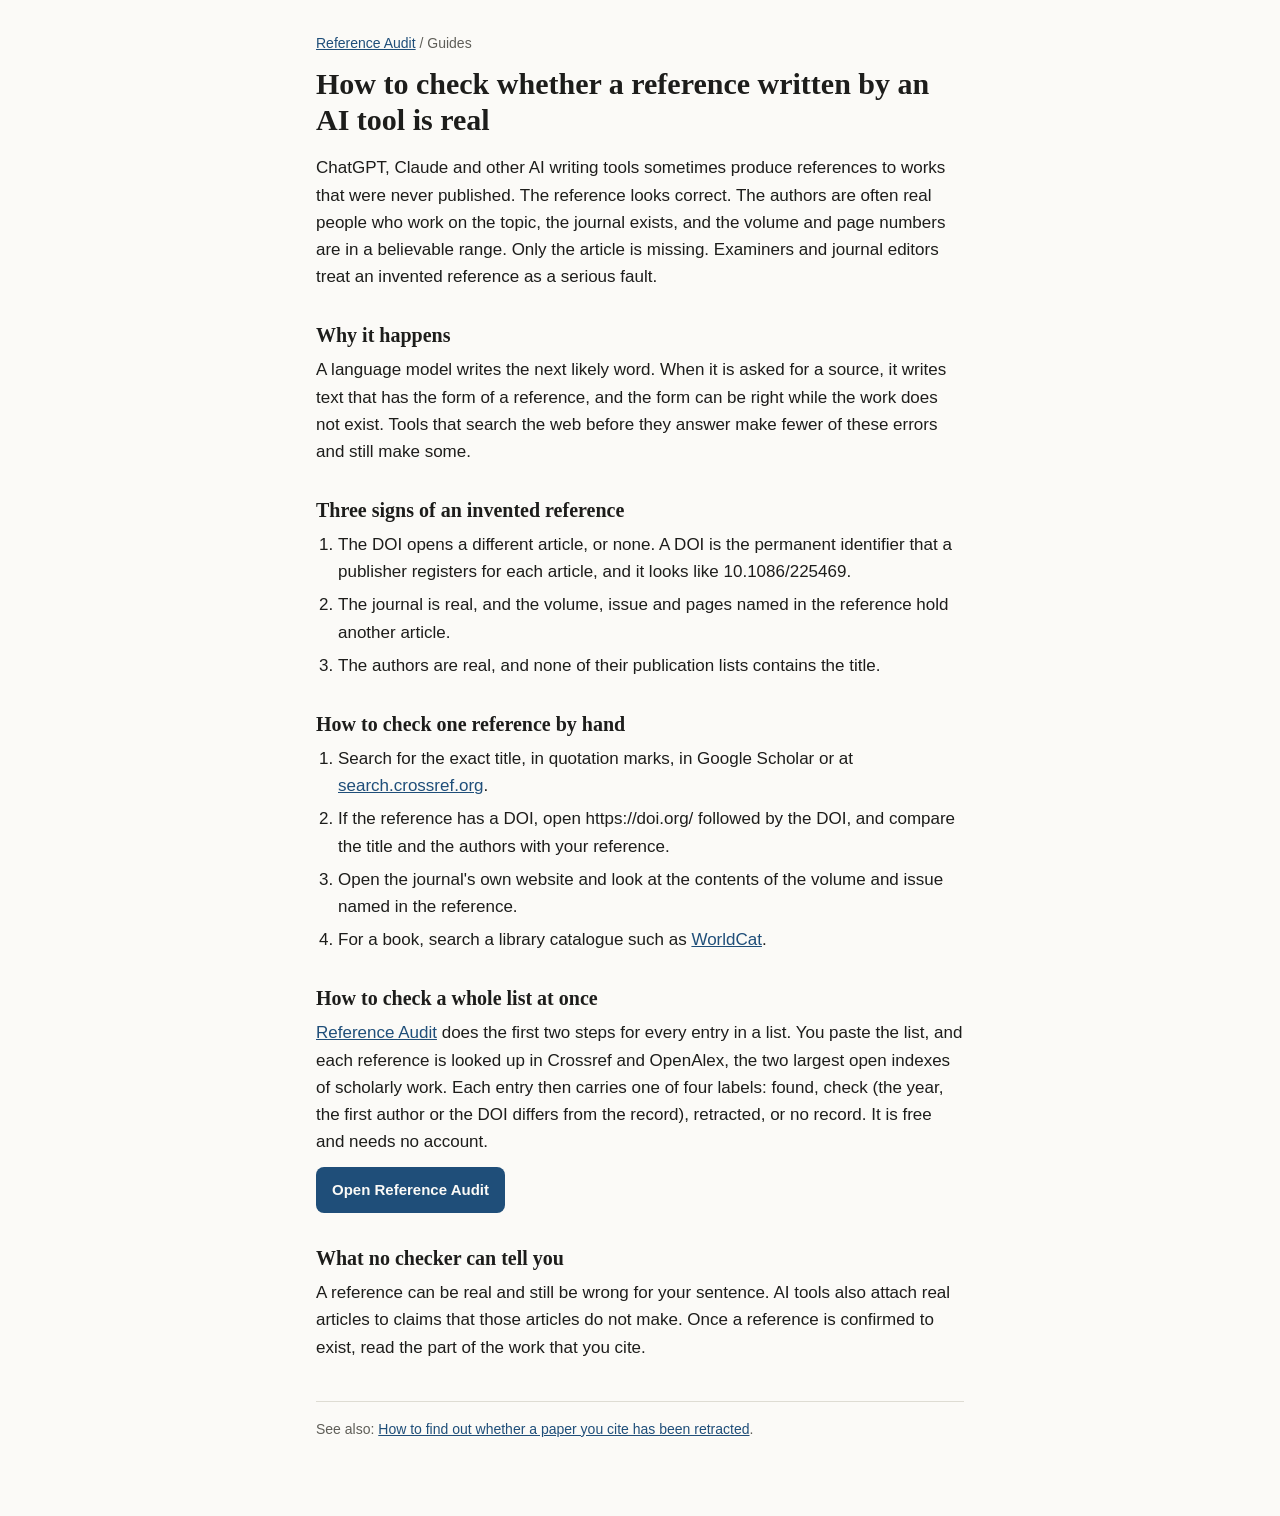
==== guides/check-ai-references.html @ 4945c439 "Add BibTeX input, terminal script, agent skill, two guides and a licence Retraction status now comes" ====
<!doctype html>
<html lang="en">
<head>
<meta charset="utf-8">
<meta name="viewport" content="width=device-width,initial-scale=1">
<title>How to check whether a reference written by an AI tool is real</title>
<meta name="description" content="AI writing tools sometimes produce references to works that were never published. Three signs of an invented reference, four steps to check one by hand, and a free way to check a whole list.">
<link rel="canonical" href="https://fanzemeng31-arch.github.io/reference-audit/guides/check-ai-references.html">
<link rel="stylesheet" href="guide.css">
</head>
<body>
<main>
<p class="small"><a href="../">Reference Audit</a> / Guides</p>
<h1>How to check whether a reference written by an AI tool is real</h1>
<p>ChatGPT, Claude and other AI writing tools sometimes produce references to works that were never published. The reference looks correct. The authors are often real people who work on the topic, the journal exists, and the volume and page numbers are in a believable range. Only the article is missing. Examiners and journal editors treat an invented reference as a serious fault.</p>

<h2>Why it happens</h2>
<p>A language model writes the next likely word. When it is asked for a source, it writes text that has the form of a reference, and the form can be right while the work does not exist. Tools that search the web before they answer make fewer of these errors and still make some.</p>

<h2>Three signs of an invented reference</h2>
<ol>
<li>The DOI opens a different article, or none. A DOI is the permanent identifier that a publisher registers for each article, and it looks like 10.1086/225469.</li>
<li>The journal is real, and the volume, issue and pages named in the reference hold another article.</li>
<li>The authors are real, and none of their publication lists contains the title.</li>
</ol>

<h2>How to check one reference by hand</h2>
<ol>
<li>Search for the exact title, in quotation marks, in Google Scholar or at <a href="https://search.crossref.org/">search.crossref.org</a>.</li>
<li>If the reference has a DOI, open https://doi.org/ followed by the DOI, and compare the title and the authors with your reference.</li>
<li>Open the journal's own website and look at the contents of the volume and issue named in the reference.</li>
<li>For a book, search a library catalogue such as <a href="https://search.worldcat.org/">WorldCat</a>.</li>
</ol>

<h2>How to check a whole list at once</h2>
<p><a href="../">Reference Audit</a> does the first two steps for every entry in a list. You paste the list, and each reference is looked up in Crossref and OpenAlex, the two largest open indexes of scholarly work. Each entry then carries one of four labels: found, check (the year, the first author or the DOI differs from the record), retracted, or no record. It is free and needs no account.</p>
<p><a class="btn" href="../">Open Reference Audit</a></p>

<h2>What no checker can tell you</h2>
<p>A reference can be real and still be wrong for your sentence. AI tools also attach real articles to claims that those articles do not make. Once a reference is confirmed to exist, read the part of the work that you cite.</p>

<footer class="small"><p>See also: <a href="retracted-papers.html">How to find out whether a paper you cite has been retracted</a>.</p></footer>
</main>
</body>
</html>
---- guides/guide.css ----
:root{--bg:#fbfaf7;--card:#fff;--ink:#1d1d1b;--soft:#5f5e58;--line:#dedcd3;--accent:#1f4e79}
@media (prefers-color-scheme:dark){:root{--bg:#16171a;--card:#1f2125;--ink:#ecebe6;--soft:#a9a79f;--line:#34363c;--accent:#8fbcea}}
*{box-sizing:border-box}
body{margin:0;background:var(--bg);color:var(--ink);font:17px/1.6 -apple-system,BlinkMacSystemFont,"Segoe UI",Roboto,Helvetica,Arial,sans-serif}
main{max-width:680px;margin:0 auto;padding:32px 16px 64px}
h1{font:600 30px/1.2 Georgia,"Times New Roman",serif;margin:8px 0 16px}
h2{font:600 20px/1.3 Georgia,serif;margin:32px 0 8px}
p{margin:0 0 12px}
ol{margin:0 0 12px;padding-left:22px}
li{margin:6px 0}
a{color:var(--accent)}
.small{font-size:14px;color:var(--soft)}
.btn{display:inline-block;font-weight:600;font-size:15px;padding:11px 16px;border-radius:8px;background:var(--accent);color:var(--bg);text-decoration:none}
.btn:focus-visible,a:focus-visible{outline:3px solid var(--accent);outline-offset:2px}
footer{margin-top:40px;padding-top:16px;border-top:1px solid var(--line)}
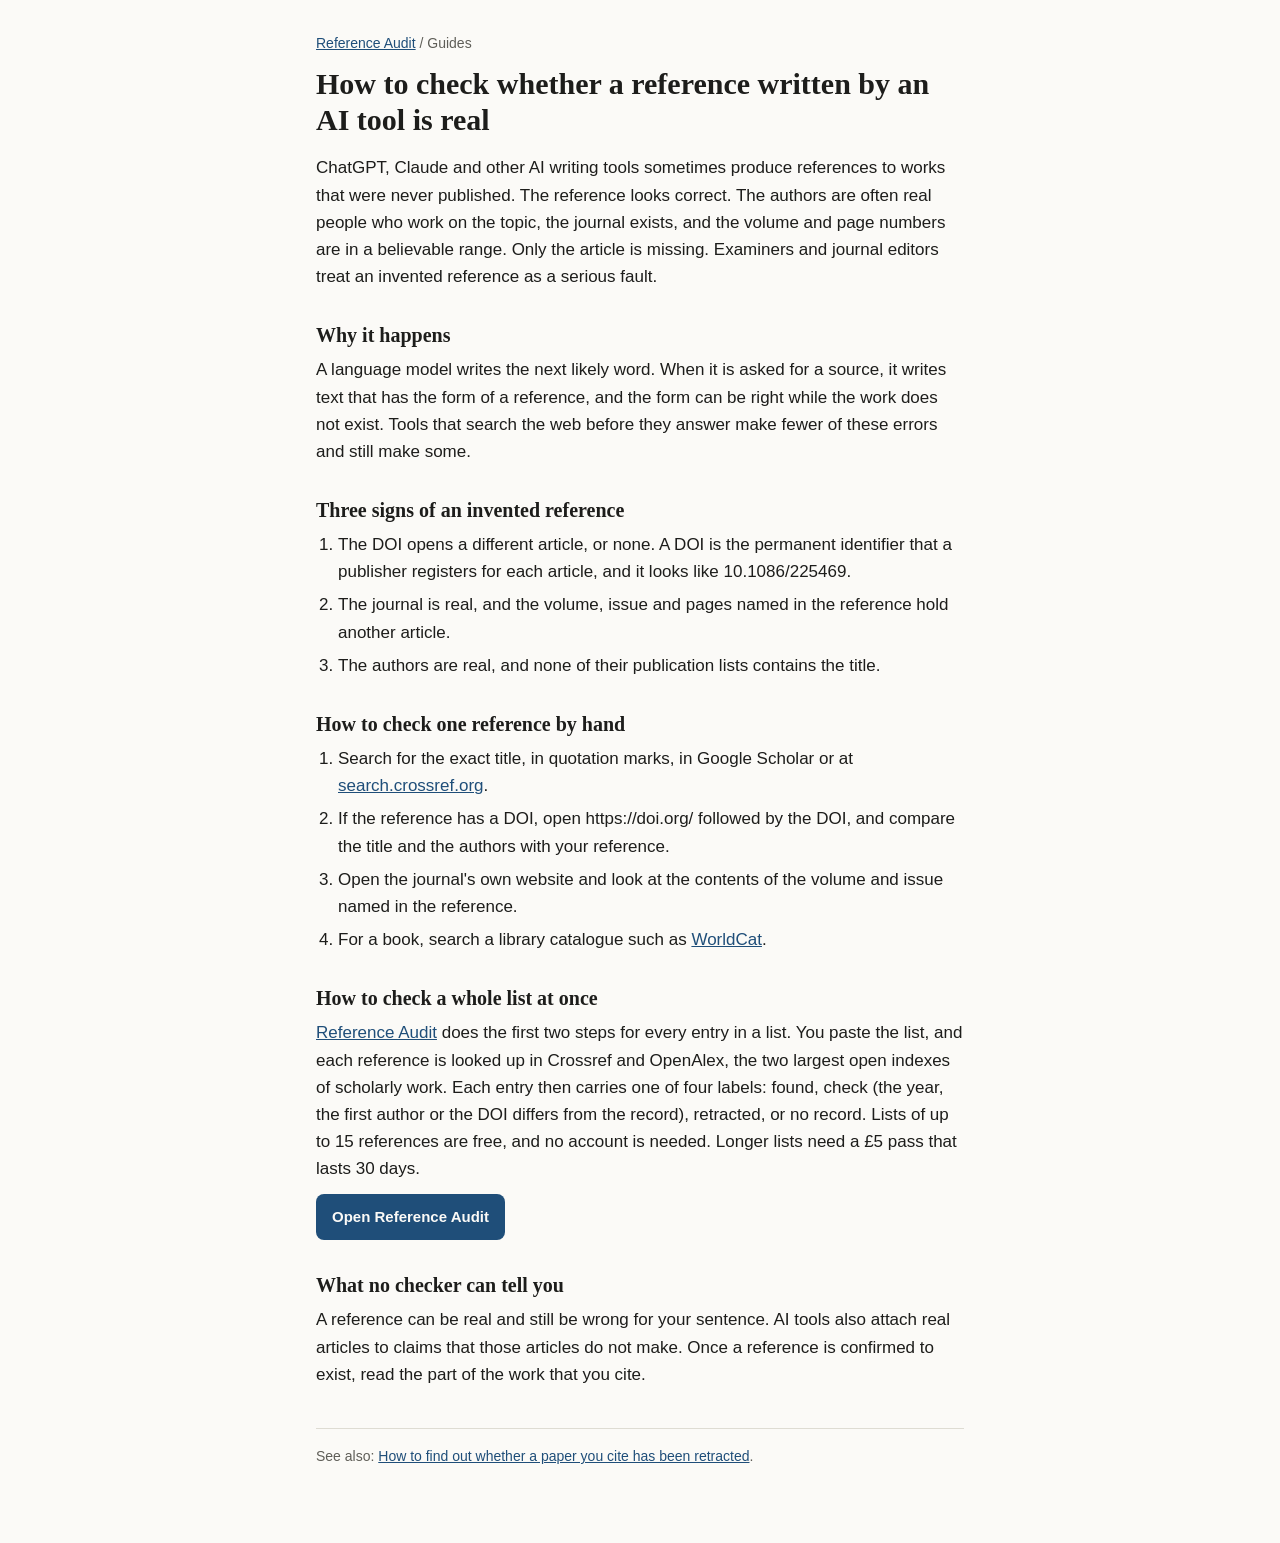
==== commit f84ddd18: "Switch on the 30-day pass and add its terms Lists of up to 15 references stay free. Longer lists nee" ====
--- a/guides/check-ai-references.html
+++ b/guides/check-ai-references.html
@@ -4,7 +4,7 @@
 <meta charset="utf-8">
 <meta name="viewport" content="width=device-width,initial-scale=1">
 <title>How to check whether a reference written by an AI tool is real</title>
-<meta name="description" content="AI writing tools sometimes produce references to works that were never published. Three signs of an invented reference, four steps to check one by hand, and a free way to check a whole list.">
+<meta name="description" content="AI writing tools sometimes produce references to works that were never published. Three signs of an invented reference, four steps to check one by hand, and a quick way to check a whole list.">
 <link rel="canonical" href="https://fanzemeng31-arch.github.io/reference-audit/guides/check-ai-references.html">
 <link rel="stylesheet" href="guide.css">
 </head>
@@ -33,7 +33,7 @@
 </ol>
 
 <h2>How to check a whole list at once</h2>
-<p><a href="../">Reference Audit</a> does the first two steps for every entry in a list. You paste the list, and each reference is looked up in Crossref and OpenAlex, the two largest open indexes of scholarly work. Each entry then carries one of four labels: found, check (the year, the first author or the DOI differs from the record), retracted, or no record. It is free and needs no account.</p>
+<p><a href="../">Reference Audit</a> does the first two steps for every entry in a list. You paste the list, and each reference is looked up in Crossref and OpenAlex, the two largest open indexes of scholarly work. Each entry then carries one of four labels: found, check (the year, the first author or the DOI differs from the record), retracted, or no record. Lists of up to 15 references are free, and no account is needed. Longer lists need a £5 pass that lasts 30 days.</p>
 <p><a class="btn" href="../">Open Reference Audit</a></p>
 
 <h2>What no checker can tell you</h2>
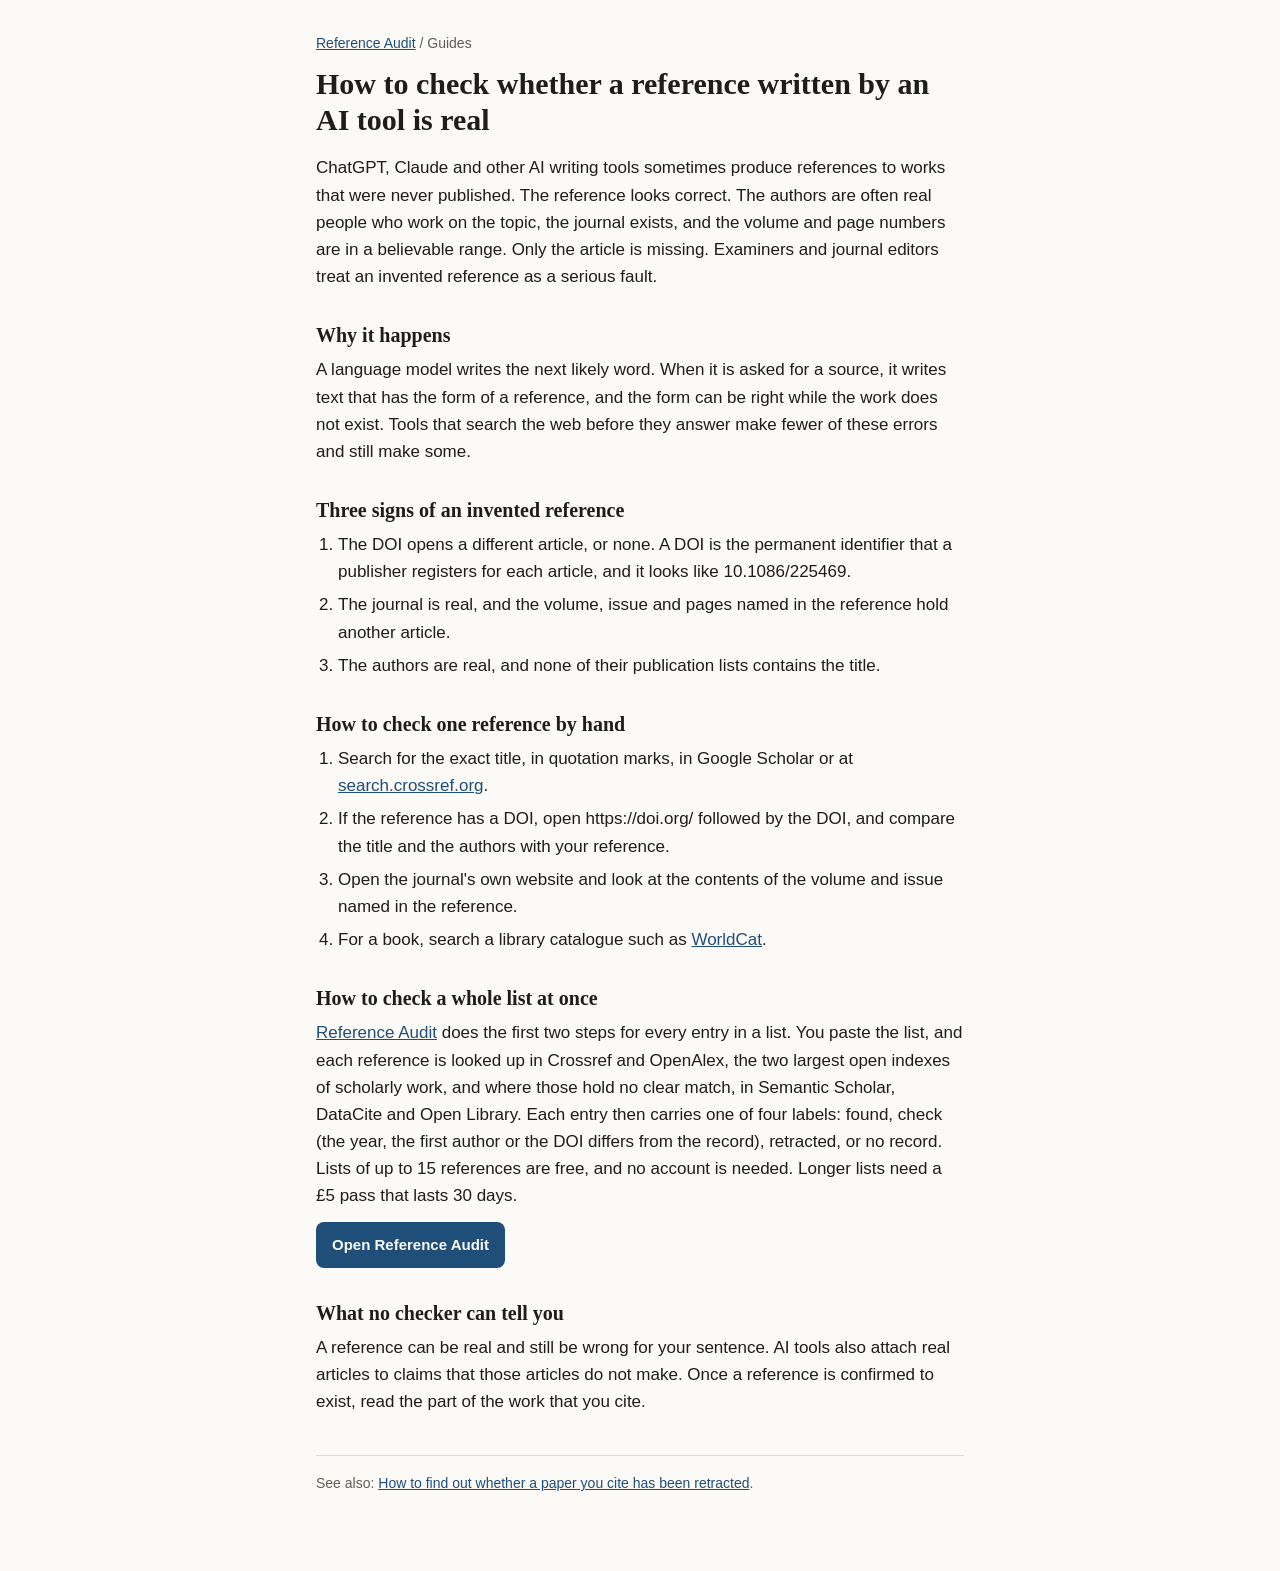
==== commit 1ffad0da: "Add three more indexes, draft upload, in-text citation check and style rewriting Co-Authored-By: Cla" ====
--- a/guides/check-ai-references.html
+++ b/guides/check-ai-references.html
@@ -33,7 +33,7 @@
 </ol>
 
 <h2>How to check a whole list at once</h2>
-<p><a href="../">Reference Audit</a> does the first two steps for every entry in a list. You paste the list, and each reference is looked up in Crossref and OpenAlex, the two largest open indexes of scholarly work. Each entry then carries one of four labels: found, check (the year, the first author or the DOI differs from the record), retracted, or no record. Lists of up to 15 references are free, and no account is needed. Longer lists need a £5 pass that lasts 30 days.</p>
+<p><a href="../">Reference Audit</a> does the first two steps for every entry in a list. You paste the list, and each reference is looked up in Crossref and OpenAlex, the two largest open indexes of scholarly work, and where those hold no clear match, in Semantic Scholar, DataCite and Open Library. Each entry then carries one of four labels: found, check (the year, the first author or the DOI differs from the record), retracted, or no record. Lists of up to 15 references are free, and no account is needed. Longer lists need a £5 pass that lasts 30 days.</p>
 <p><a class="btn" href="../">Open Reference Audit</a></p>
 
 <h2>What no checker can tell you</h2>
